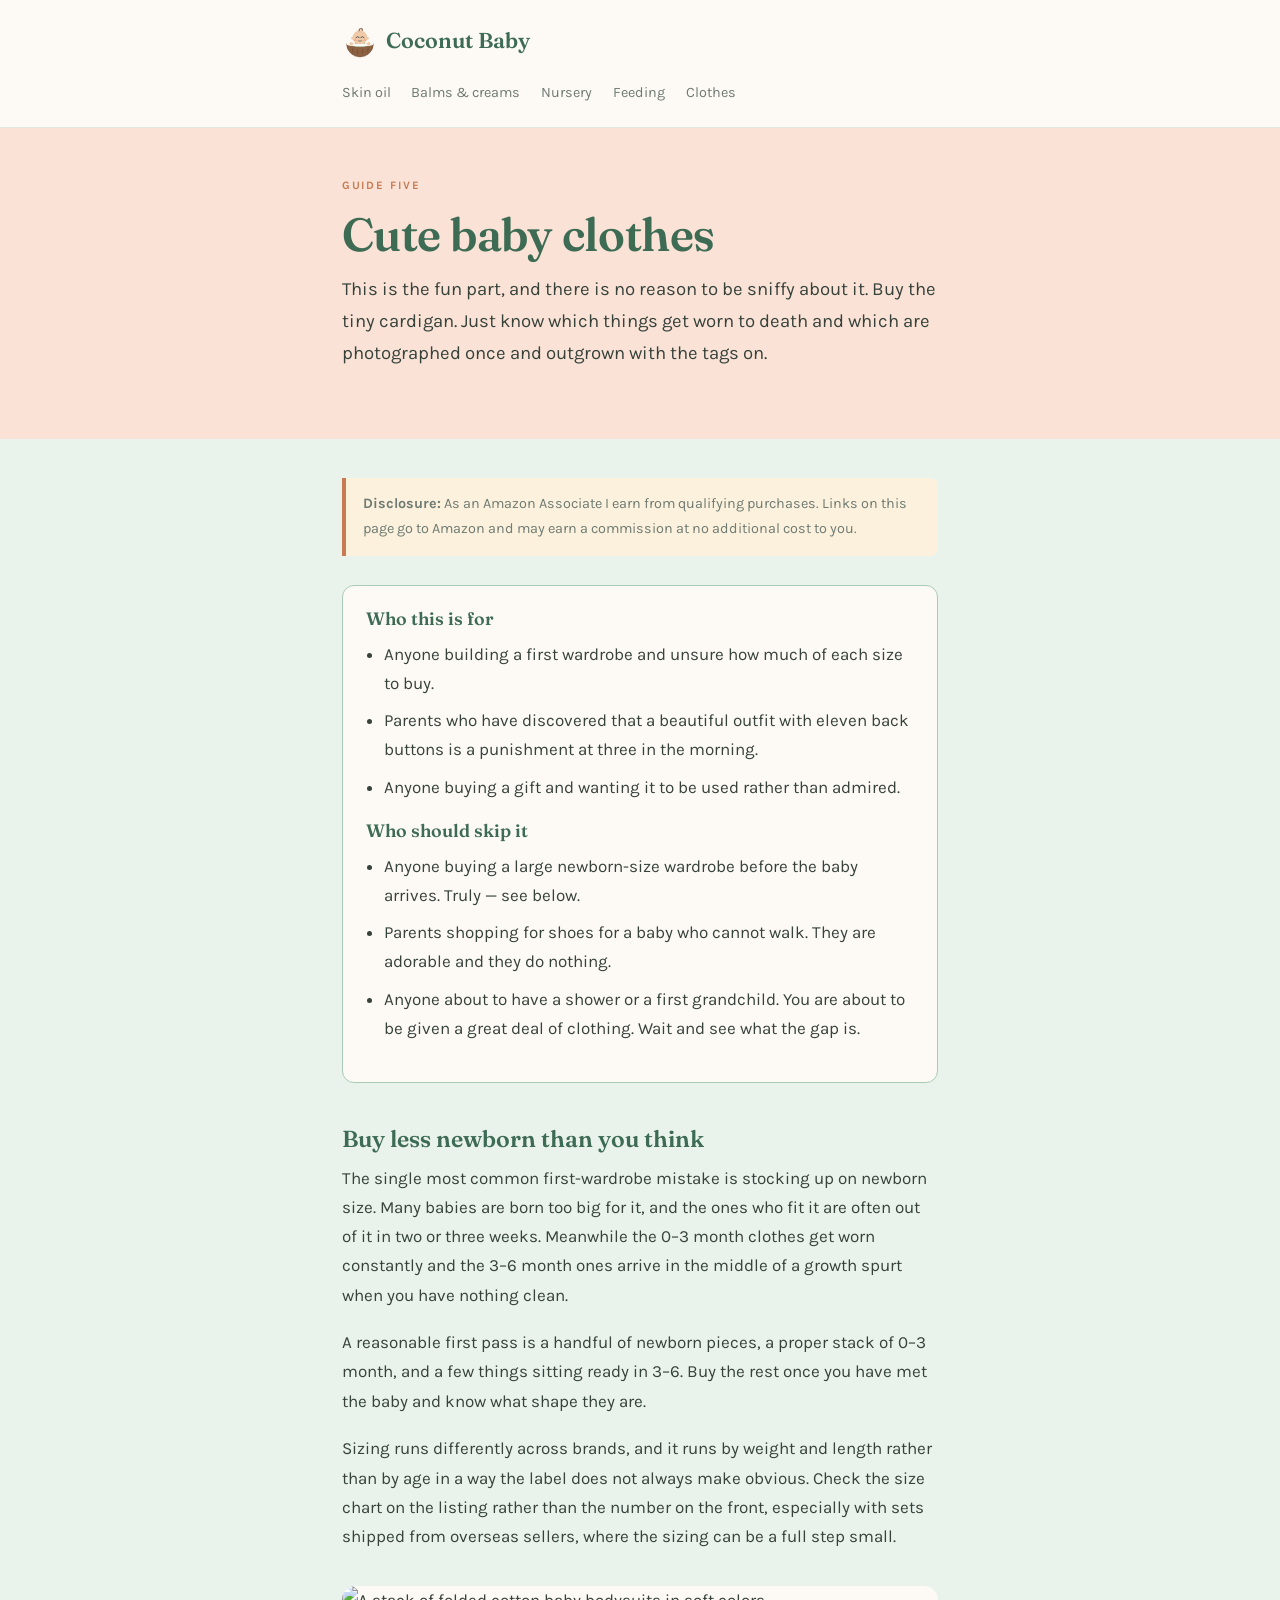
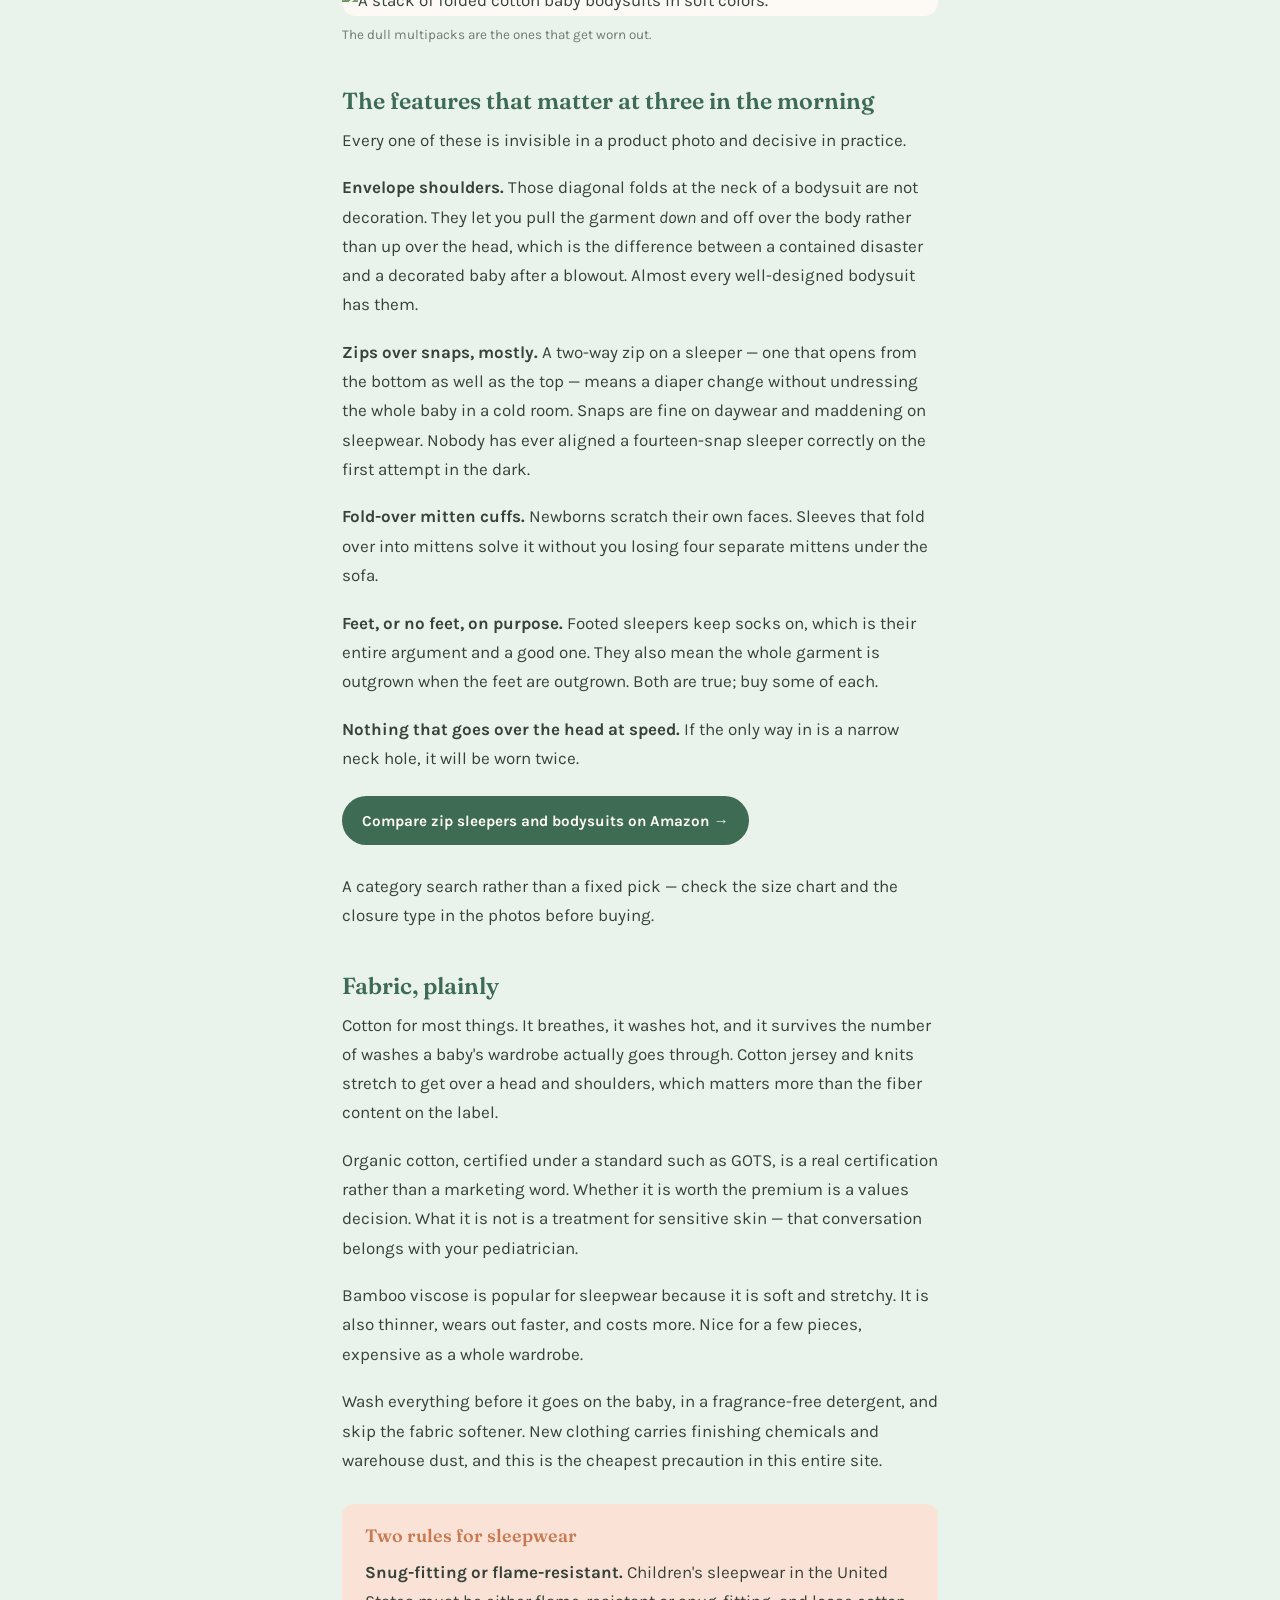
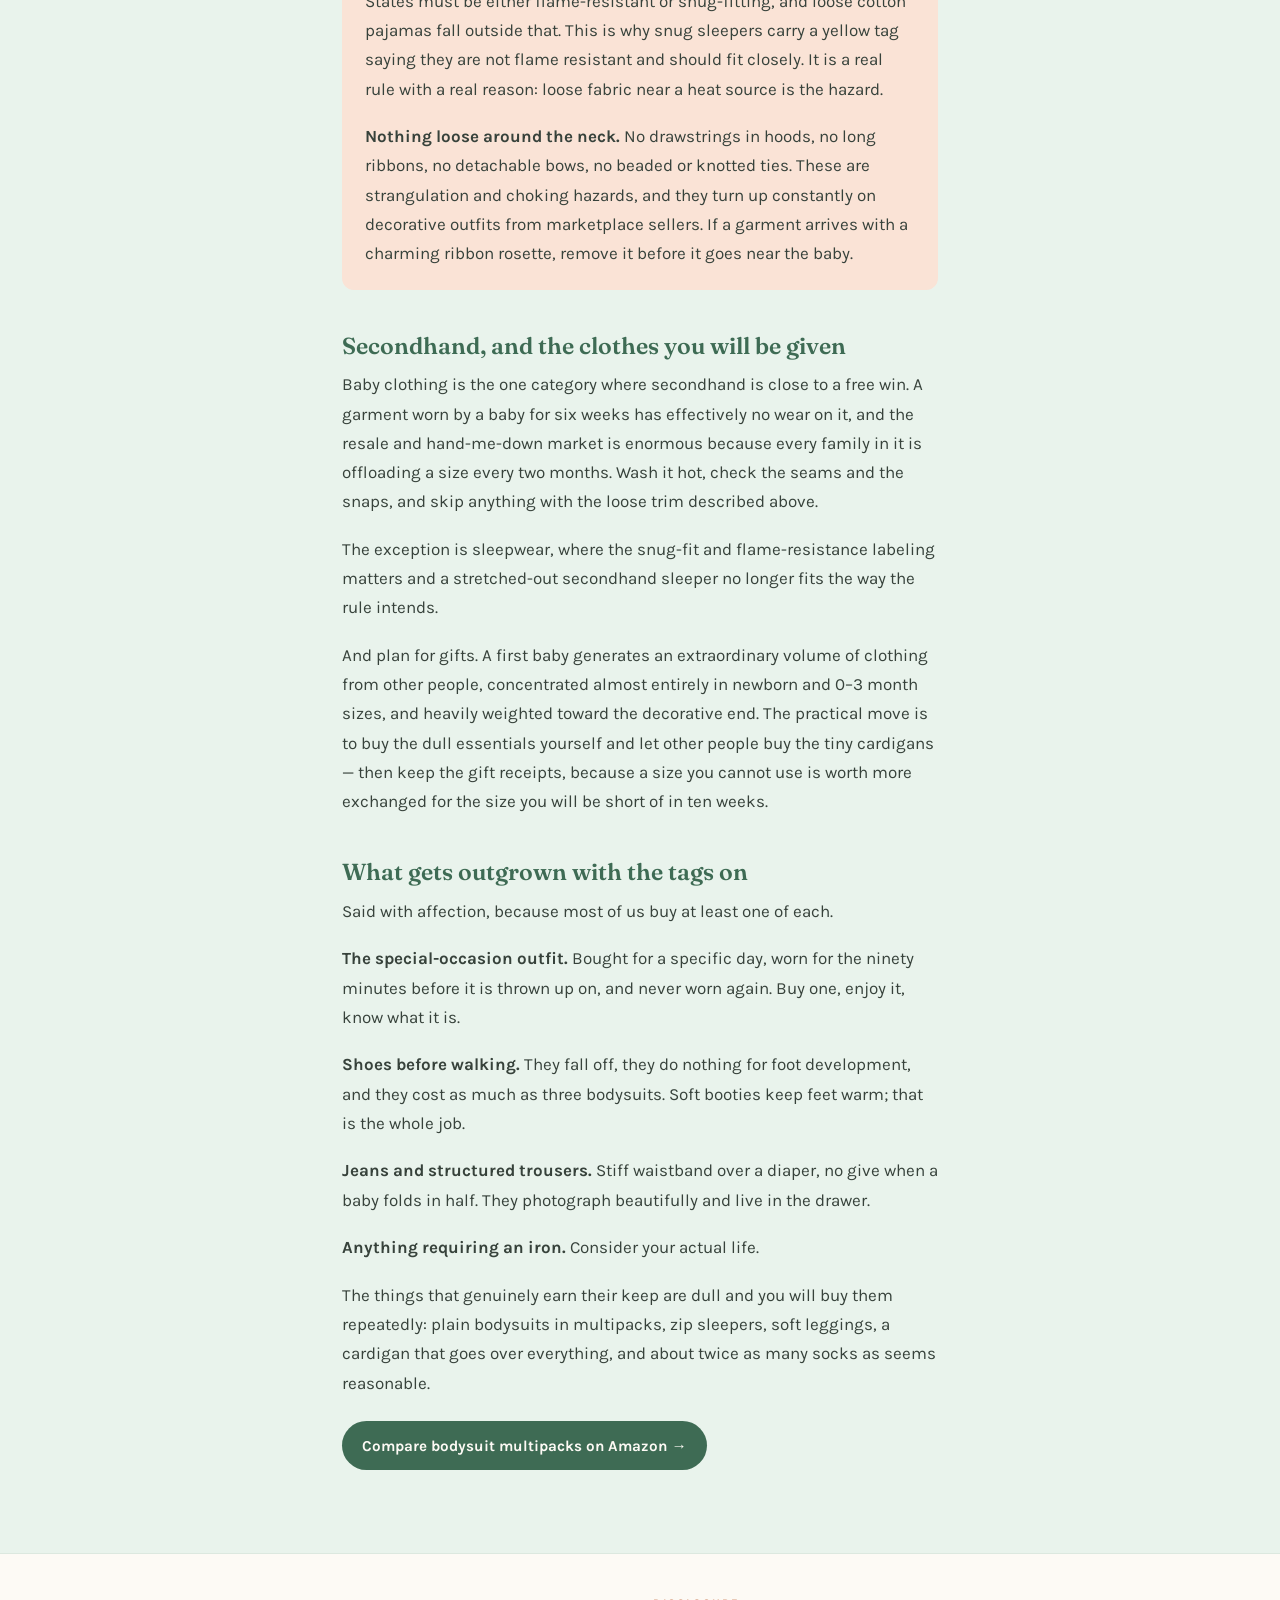
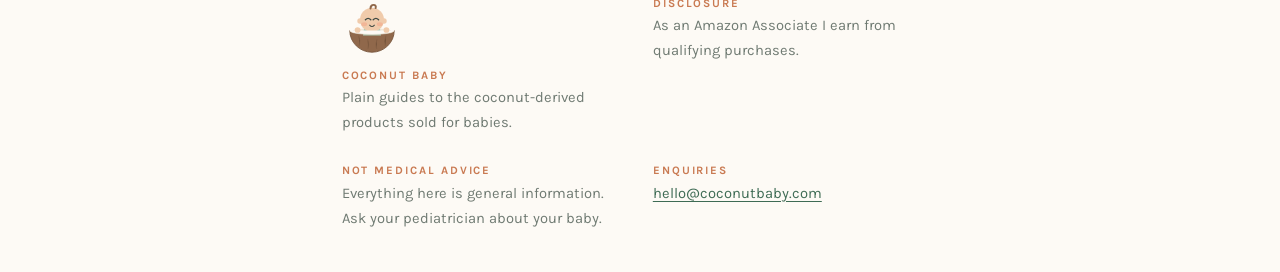
==== baby-clothes.html @ 18cd41f3 "Add files via upload" ====
<!DOCTYPE html>
<html lang="en">
<head>
<meta charset="utf-8">
<meta name="viewport" content="width=device-width, initial-scale=1">
<title>Cute baby clothes — what to buy, and what gets outgrown unworn | Coconut Baby</title>
<meta name="description" content="Buying baby clothes is the fun part. Here is what actually gets worn, the features that matter at three in the morning, and the two sleepwear safety rules worth knowing.">
<link rel="icon" href="favicon.svg" type="image/svg+xml">
<link rel="preconnect" href="https://fonts.googleapis.com">
<link rel="preconnect" href="https://fonts.gstatic.com" crossorigin>
<link href="https://fonts.googleapis.com/css2?family=Fraunces:opsz,wght@9..144,400;9..144,600;9..144,700&family=Karla:wght@400;500;700&display=swap" rel="stylesheet">
<link rel="stylesheet" href="style.css">
</head>
<body>

<header class="masthead">
  <div class="wrap">
    <a href="index.html"><img src="mascot.svg" alt="" class="mascot-mark" width="36" height="36">Coconut Baby</a>
    <nav>
      <a href="coconut-oil-baby-skin.html">Skin oil</a>
      <a href="balms-and-lotions.html">Balms &amp; creams</a>
      <a href="coir-nursery.html">Nursery</a>
      <a href="feeding-and-weaning.html">Feeding</a>
      <a href="baby-clothes.html">Clothes</a>
    </nav>
  </div>
</header>

<div class="hero">
  <div class="wrap">
    <p class="eyebrow">Guide five</p>
    <h1>Cute baby clothes</h1>
    <p class="lede">This is the fun part, and there is no reason to be sniffy about it. Buy the tiny cardigan. Just know which things get worn to death and which are photographed once and outgrown with the tags on.</p>
  </div>
</div>

<section class="tight">
  <div class="wrap">

    <p class="disclosure"><strong>Disclosure:</strong> As an Amazon Associate I earn from qualifying purchases. Links on this page go to Amazon and may earn a commission at no additional cost to you.</p>

    <div class="verdict">
      <h3>Who this is for</h3>
      <ul>
        <li>Anyone building a first wardrobe and unsure how much of each size to buy.</li>
        <li>Parents who have discovered that a beautiful outfit with eleven back buttons is a punishment at three in the morning.</li>
        <li>Anyone buying a gift and wanting it to be used rather than admired.</li>
      </ul>
      <h3>Who should skip it</h3>
      <ul>
        <li>Anyone buying a large newborn-size wardrobe before the baby arrives. Truly — see below.</li>
        <li>Parents shopping for shoes for a baby who cannot walk. They are adorable and they do nothing.</li>
        <li>Anyone about to have a shower or a first grandchild. You are about to be given a great deal of clothing. Wait and see what the gap is.</li>
      </ul>
    </div>

    <h2>Buy less newborn than you think</h2>

    <p>The single most common first-wardrobe mistake is stocking up on newborn size. Many babies are born too big for it, and the ones who fit it are often out of it in two or three weeks. Meanwhile the 0–3 month clothes get worn constantly and the 3–6 month ones arrive in the middle of a growth spurt when you have nothing clean.</p>

    <p>A reasonable first pass is a handful of newborn pieces, a proper stack of 0–3 month, and a few things sitting ready in 3–6. Buy the rest once you have met the baby and know what shape they are.</p>

    <p>Sizing runs differently across brands, and it runs by weight and length rather than by age in a way the label does not always make obvious. Check the size chart on the listing rather than the number on the front, especially with sets shipped from overseas sellers, where the sizing can be a full step small.</p>

    <figure class="shot">
      <img src="folded-bodysuits.jpg" alt="A stack of folded cotton baby bodysuits in soft colors." loading="lazy">
      <figcaption>The dull multipacks are the ones that get worn out.</figcaption>
    </figure>

<h2>The features that matter at three in the morning</h2>

    <p>Every one of these is invisible in a product photo and decisive in practice.</p>

    <p><strong>Envelope shoulders.</strong> Those diagonal folds at the neck of a bodysuit are not decoration. They let you pull the garment <em>down</em> and off over the body rather than up over the head, which is the difference between a contained disaster and a decorated baby after a blowout. Almost every well-designed bodysuit has them.</p>

    <p><strong>Zips over snaps, mostly.</strong> A two-way zip on a sleeper — one that opens from the bottom as well as the top — means a diaper change without undressing the whole baby in a cold room. Snaps are fine on daywear and maddening on sleepwear. Nobody has ever aligned a fourteen-snap sleeper correctly on the first attempt in the dark.</p>

    <p><strong>Fold-over mitten cuffs.</strong> Newborns scratch their own faces. Sleeves that fold over into mittens solve it without you losing four separate mittens under the sofa.</p>

    <p><strong>Feet, or no feet, on purpose.</strong> Footed sleepers keep socks on, which is their entire argument and a good one. They also mean the whole garment is outgrown when the feet are outgrown. Both are true; buy some of each.</p>

    <p><strong>Nothing that goes over the head at speed.</strong> If the only way in is a narrow neck hole, it will be worn twice.</p>

    <p><a class="shop" href="https://www.amazon.com/s?k=baby+zip+sleeper+organic+cotton&amp;tag=peteragro-20" rel="noopener nofollow">Compare zip sleepers and bodysuits on Amazon</a></p>
    <p class="shop-note">A category search rather than a fixed pick — check the size chart and the closure type in the photos before buying.</p>

    <h2>Fabric, plainly</h2>

    <p>Cotton for most things. It breathes, it washes hot, and it survives the number of washes a baby's wardrobe actually goes through. Cotton jersey and knits stretch to get over a head and shoulders, which matters more than the fiber content on the label.</p>

    <p>Organic cotton, certified under a standard such as GOTS, is a real certification rather than a marketing word. Whether it is worth the premium is a values decision. What it is not is a treatment for sensitive skin — that conversation belongs with your pediatrician.</p>

    <p>Bamboo viscose is popular for sleepwear because it is soft and stretchy. It is also thinner, wears out faster, and costs more. Nice for a few pieces, expensive as a whole wardrobe.</p>

    <p>Wash everything before it goes on the baby, in a fragrance-free detergent, and skip the fabric softener. New clothing carries finishing chemicals and warehouse dust, and this is the cheapest precaution in this entire site.</p>

    <div class="safety">
      <h3>Two rules for sleepwear</h3>
      <p><strong>Snug-fitting or flame-resistant.</strong> Children's sleepwear in the United States must be either flame-resistant or snug-fitting, and loose cotton pajamas fall outside that. This is why snug sleepers carry a yellow tag saying they are not flame resistant and should fit closely. It is a real rule with a real reason: loose fabric near a heat source is the hazard.</p>
      <p><strong>Nothing loose around the neck.</strong> No drawstrings in hoods, no long ribbons, no detachable bows, no beaded or knotted ties. These are strangulation and choking hazards, and they turn up constantly on decorative outfits from marketplace sellers. If a garment arrives with a charming ribbon rosette, remove it before it goes near the baby.</p>
    </div>

    <h2>Secondhand, and the clothes you will be given</h2>

    <p>Baby clothing is the one category where secondhand is close to a free win. A garment worn by a baby for six weeks has effectively no wear on it, and the resale and hand-me-down market is enormous because every family in it is offloading a size every two months. Wash it hot, check the seams and the snaps, and skip anything with the loose trim described above.</p>

    <p>The exception is sleepwear, where the snug-fit and flame-resistance labeling matters and a stretched-out secondhand sleeper no longer fits the way the rule intends.</p>

    <p>And plan for gifts. A first baby generates an extraordinary volume of clothing from other people, concentrated almost entirely in newborn and 0–3 month sizes, and heavily weighted toward the decorative end. The practical move is to buy the dull essentials yourself and let other people buy the tiny cardigans — then keep the gift receipts, because a size you cannot use is worth more exchanged for the size you will be short of in ten weeks.</p>

    <h2>What gets outgrown with the tags on</h2>

    <p>Said with affection, because most of us buy at least one of each.</p>

    <p><strong>The special-occasion outfit.</strong> Bought for a specific day, worn for the ninety minutes before it is thrown up on, and never worn again. Buy one, enjoy it, know what it is.</p>

    <p><strong>Shoes before walking.</strong> They fall off, they do nothing for foot development, and they cost as much as three bodysuits. Soft booties keep feet warm; that is the whole job.</p>

    <p><strong>Jeans and structured trousers.</strong> Stiff waistband over a diaper, no give when a baby folds in half. They photograph beautifully and live in the drawer.</p>

    <p><strong>Anything requiring an iron.</strong> Consider your actual life.</p>

    <p>The things that genuinely earn their keep are dull and you will buy them repeatedly: plain bodysuits in multipacks, zip sleepers, soft leggings, a cardigan that goes over everything, and about twice as many socks as seems reasonable.</p>

    <p><a class="shop" href="https://www.amazon.com/s?k=baby+bodysuit+multipack+cotton&amp;tag=peteragro-20" rel="noopener nofollow">Compare bodysuit multipacks on Amazon</a></p>

  </div>
</section>

<footer class="colophon">
  <div class="wrap colophon-grid">
    <div>
      <img src="mascot.svg" alt="" class="mascot-foot" width="60" height="60">
      <p class="eyebrow eyebrow-light">Coconut Baby</p>
      <p>Plain guides to the coconut-derived products sold for babies.</p>
    </div>
    <div>
      <p class="eyebrow eyebrow-light">Disclosure</p>
      <p>As an Amazon Associate I earn from qualifying purchases.</p>
    </div>
    <div>
      <p class="eyebrow eyebrow-light">Not medical advice</p>
      <p>Everything here is general information. Ask your pediatrician about your baby.</p>
    </div>
    <div>
      <p class="eyebrow eyebrow-light">Enquiries</p>
      <p><a href="mailto:hello@coconutbaby.com">hello@coconutbaby.com</a></p>
    </div>
  </div>
</footer>

</body>
</html>
---- style.css ----
/* ============================================================
   coconutbaby.com
   Soft pastel palette. Every colour is set here at the top —
   change a hex value once and it changes across the whole site.
   ============================================================ */

:root {
  --mint:    #E9F3EC;  /* pale coconut water — page background */
  --cream:   #FDFAF5;  /* coconut flesh — cards, panels */
  --blush:   #FAE3D6;  /* soft apricot — hero, highlight panels */
  --butter:  #FBF1DC;  /* pale butter — verdict boxes */
  --sage:    #A9CBB5;  /* soft green — rules, markers */
  --frond:   #3E6B54;  /* deep leaf green — headings, links */
  --coral:   #C97A52;  /* warm accent — hover, emphasis */
  --ink:     #37423B;  /* body text */
  --ink-soft:#6F7A72;  /* captions, small print */
  --rule:    #DCE8DF;

  --display: "Fraunces", Georgia, "Times New Roman", serif;
  --body: "Karla", -apple-system, BlinkMacSystemFont, "Segoe UI", sans-serif;

  --measure: 40rem;
}

* { box-sizing: border-box; }
html { -webkit-text-size-adjust: 100%; }

body {
  margin: 0;
  background: var(--mint);
  color: var(--ink);
  font-family: var(--body);
  font-size: 1.0625rem;
  line-height: 1.72;
}

.wrap {
  width: 100%;
  max-width: var(--measure);
  margin: 0 auto;
  padding: 0 1.35rem;
}

/* ---------- Type ---------- */

h1, h2, h3 {
  font-family: var(--display);
  font-weight: 600;
  color: var(--frond);
  line-height: 1.22;
  margin: 0 0 0.65rem;
}
h1 { font-size: 2.05rem; letter-spacing: -0.01em; }
h2 { font-size: 1.45rem; margin-top: 2.6rem; }
h3 { font-size: 1.12rem; margin-top: 1.8rem; }
p  { margin: 0 0 1.15rem; }

.eyebrow {
  font-family: var(--body);
  font-size: 0.71rem;
  font-weight: 700;
  letter-spacing: 0.17em;
  text-transform: uppercase;
  color: var(--coral);
  margin: 0 0 0.7rem;
}
.eyebrow-light { color: var(--coral); }

.lede { font-size: 1.16rem; color: var(--ink); }

a { color: var(--frond); text-decoration: underline; text-underline-offset: 3px; }
a:hover { color: var(--coral); }
a:focus-visible {
  outline: 3px solid var(--coral);
  outline-offset: 2px;
  border-radius: 3px;
}

strong { font-weight: 700; }

/* ---------- Masthead ---------- */

.masthead {
  background: var(--cream);
  border-bottom: 1px solid var(--rule);
  padding: 1.35rem 0;
}
.masthead > .wrap > a {
  font-family: var(--display);
  font-size: 1.35rem;
  font-weight: 600;
  color: var(--frond);
  text-decoration: none;
}
.masthead nav {
  margin-top: 0.85rem;
  display: flex;
  flex-wrap: wrap;
  gap: 0.35rem 1.3rem;
  font-size: 0.9rem;
}
.masthead nav a { text-decoration: none; color: var(--ink-soft); }
.masthead nav a:hover { color: var(--coral); }

/* ---------- Hero ---------- */

.hero {
  background: var(--blush);
  padding: 3rem 0 3.2rem;
}
.hero h1 { font-size: 2.3rem; }
.hero .lede { color: var(--ink); }

/* ---------- Sections ---------- */

section.tight { padding: 2.4rem 0 0.5rem; }

/* ---------- Coir rule (signature divider) ---------- */

.coir-rule {
  border: 0;
  height: 6px;
  margin: 2.6rem 0 0;
  background-image: radial-gradient(circle, var(--sage) 1.6px, transparent 1.8px);
  background-size: 12px 6px;
  background-repeat: repeat-x;
  background-position: center;
}

/* ---------- Disclosure ---------- */

.disclosure {
  background: var(--butter);
  border-left: 4px solid var(--coral);
  padding: 0.9rem 1.1rem;
  font-size: 0.9rem;
  color: var(--ink-soft);
  border-radius: 0 8px 8px 0;
  margin: 0 0 1.8rem;
}

/* ---------- Shelf (guide index) ---------- */

.shelf { list-style: none; padding: 0; margin: 1.4rem 0 0; }
.shelf li {
  background: var(--cream);
  border: 1px solid var(--rule);
  border-radius: 12px;
  padding: 1.25rem 1.35rem;
  margin-bottom: 1rem;
}
.shelf h3 { margin: 0 0 0.35rem; }
.shelf h3 a { text-decoration: none; }
.shelf h3 a:hover { text-decoration: underline; }
.shelf p:last-child { margin: 0; font-size: 0.97rem; color: var(--ink-soft); }
.shelf .eyebrow { margin-bottom: 0.4rem; }

/* ---------- Verdict panel (who it is for / who should skip) ---------- */

.verdict {
  background: var(--cream);
  border: 1px solid var(--sage);
  border-radius: 12px;
  padding: 1.35rem 1.45rem;
  margin: 1.8rem 0;
}
.verdict h3 { margin-top: 0; }
.verdict p:last-child { margin-bottom: 0; }
.verdict ul { margin: 0 0 1.1rem; padding-left: 1.15rem; }
.verdict li { margin-bottom: 0.5rem; }

/* ---------- Safety panel ---------- */

.safety {
  background: var(--blush);
  border-radius: 12px;
  padding: 1.35rem 1.45rem;
  margin: 1.8rem 0;
}
.safety h3 { margin-top: 0; color: var(--coral); }
.safety p:last-child { margin-bottom: 0; }

/* ---------- Shop link ---------- */

.shop {
  display: inline-block;
  background: var(--frond);
  color: var(--cream);
  font-weight: 700;
  font-size: 0.95rem;
  padding: 0.72rem 1.3rem;
  border-radius: 999px;
  text-decoration: none;
  margin: 0.3rem 0 0.5rem;
}
.shop:hover { background: var(--coral); color: var(--cream); }
.shop::after { content: " \2192"; }

/* ---------- Footer ---------- */

.colophon {
  background: var(--cream);
  border-top: 1px solid var(--rule);
  color: var(--ink-soft);
  padding: 2.5rem 0;
  margin-top: 3rem;
  font-size: 0.92rem;
}
.colophon p { margin: 0; }
.colophon-grid { display: grid; gap: 1.6rem; }

@media (min-width: 40rem) {
  .colophon-grid { grid-template-columns: 1fr 1fr; }
  h1 { font-size: 2.4rem; }
  .hero h1 { font-size: 2.9rem; }
}

@media (prefers-reduced-motion: reduce) {
  * { animation: none !important; transition: none !important; }
}

/* ---------- Mascot ---------- */

.masthead > .wrap > a {
  display: inline-flex;
  align-items: center;
  gap: 0.55rem;
}
.mascot-mark { display: block; }

.mascot-foot {
  display: block;
  margin-bottom: 0.75rem;
  opacity: 0.95;
}

/* ---------- Photography slots ----------
   Drop a JPEG into the folder, uncomment the <figure> in the page,
   and it styles itself. Images should be 1200px wide, under 200KB.
   ------------------------------------------------------------- */

figure.shot { margin: 2.2rem 0; }
figure.shot img {
  display: block;
  width: 100%;
  height: auto;
  border-radius: 14px;
  background: var(--cream);
}
figure.shot figcaption {
  font-size: 0.84rem;
  color: var(--ink-soft);
  margin-top: 0.6rem;
  line-height: 1.5;
}
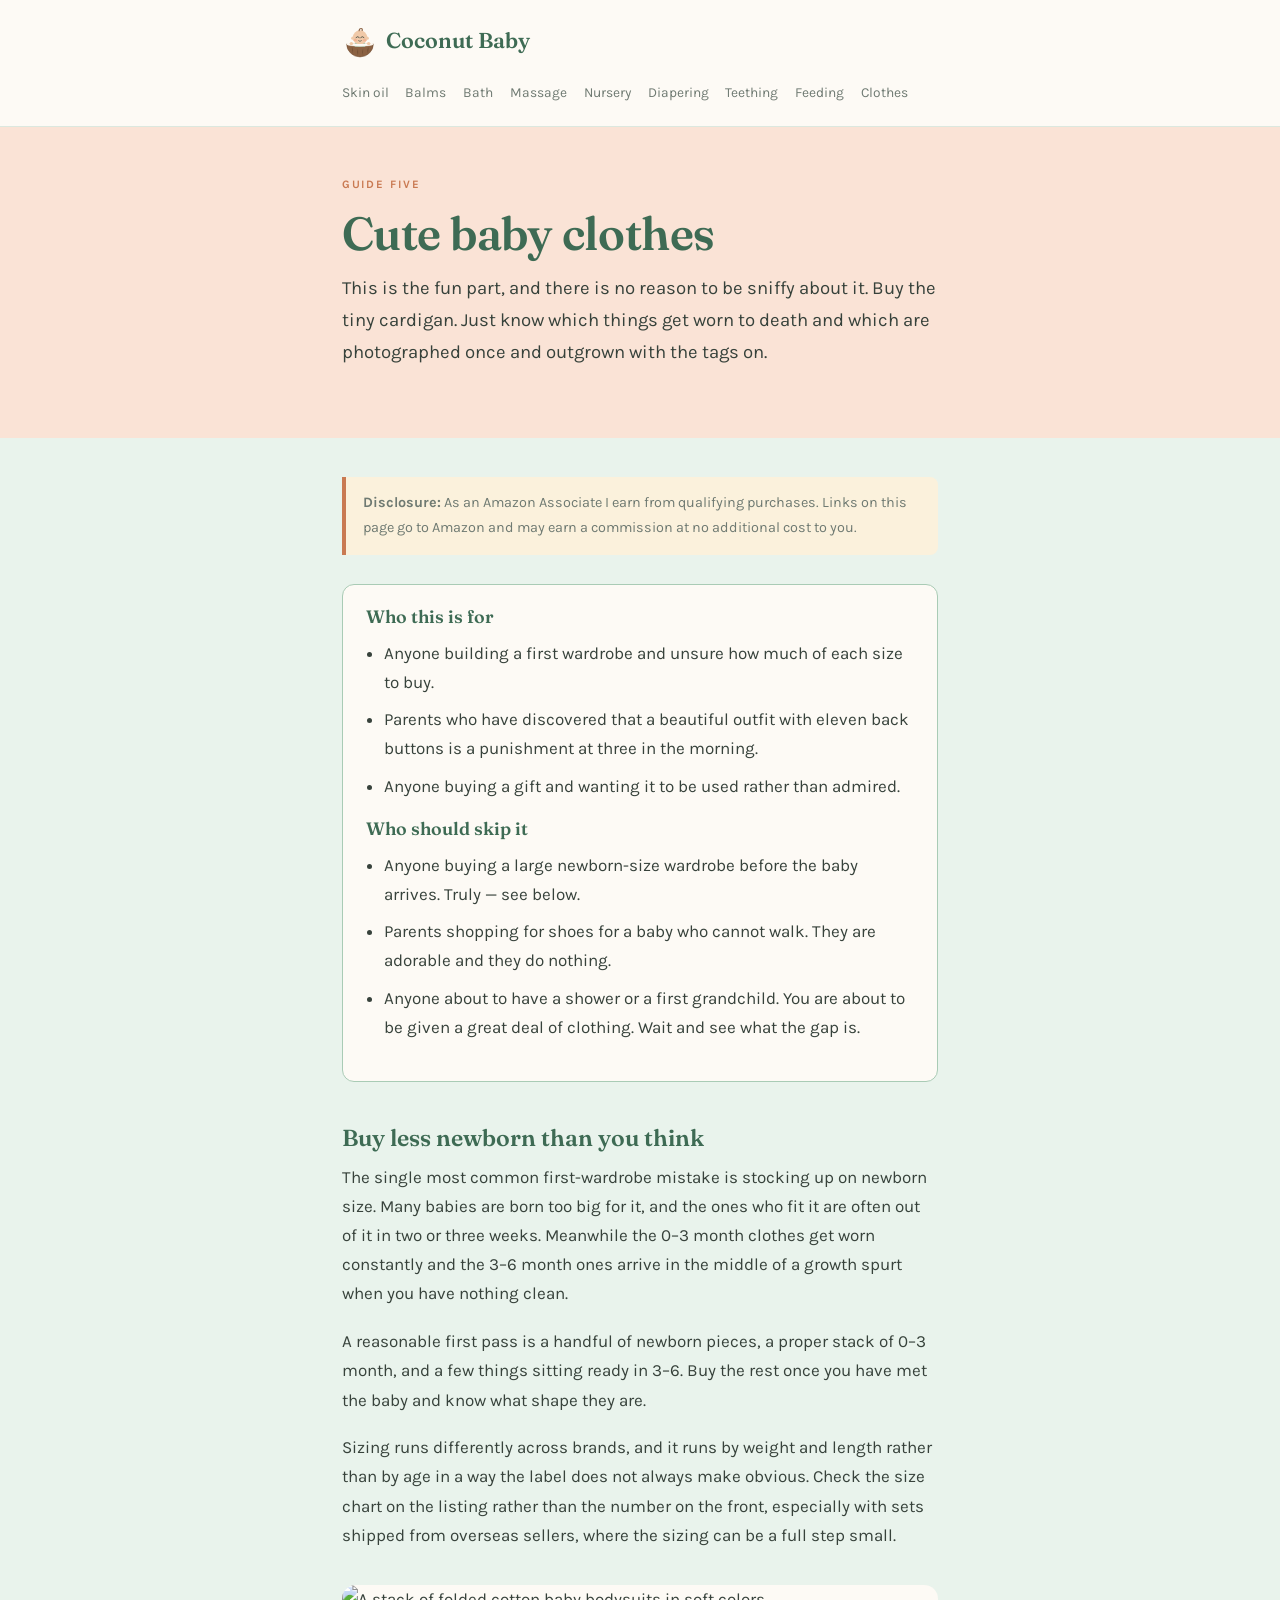
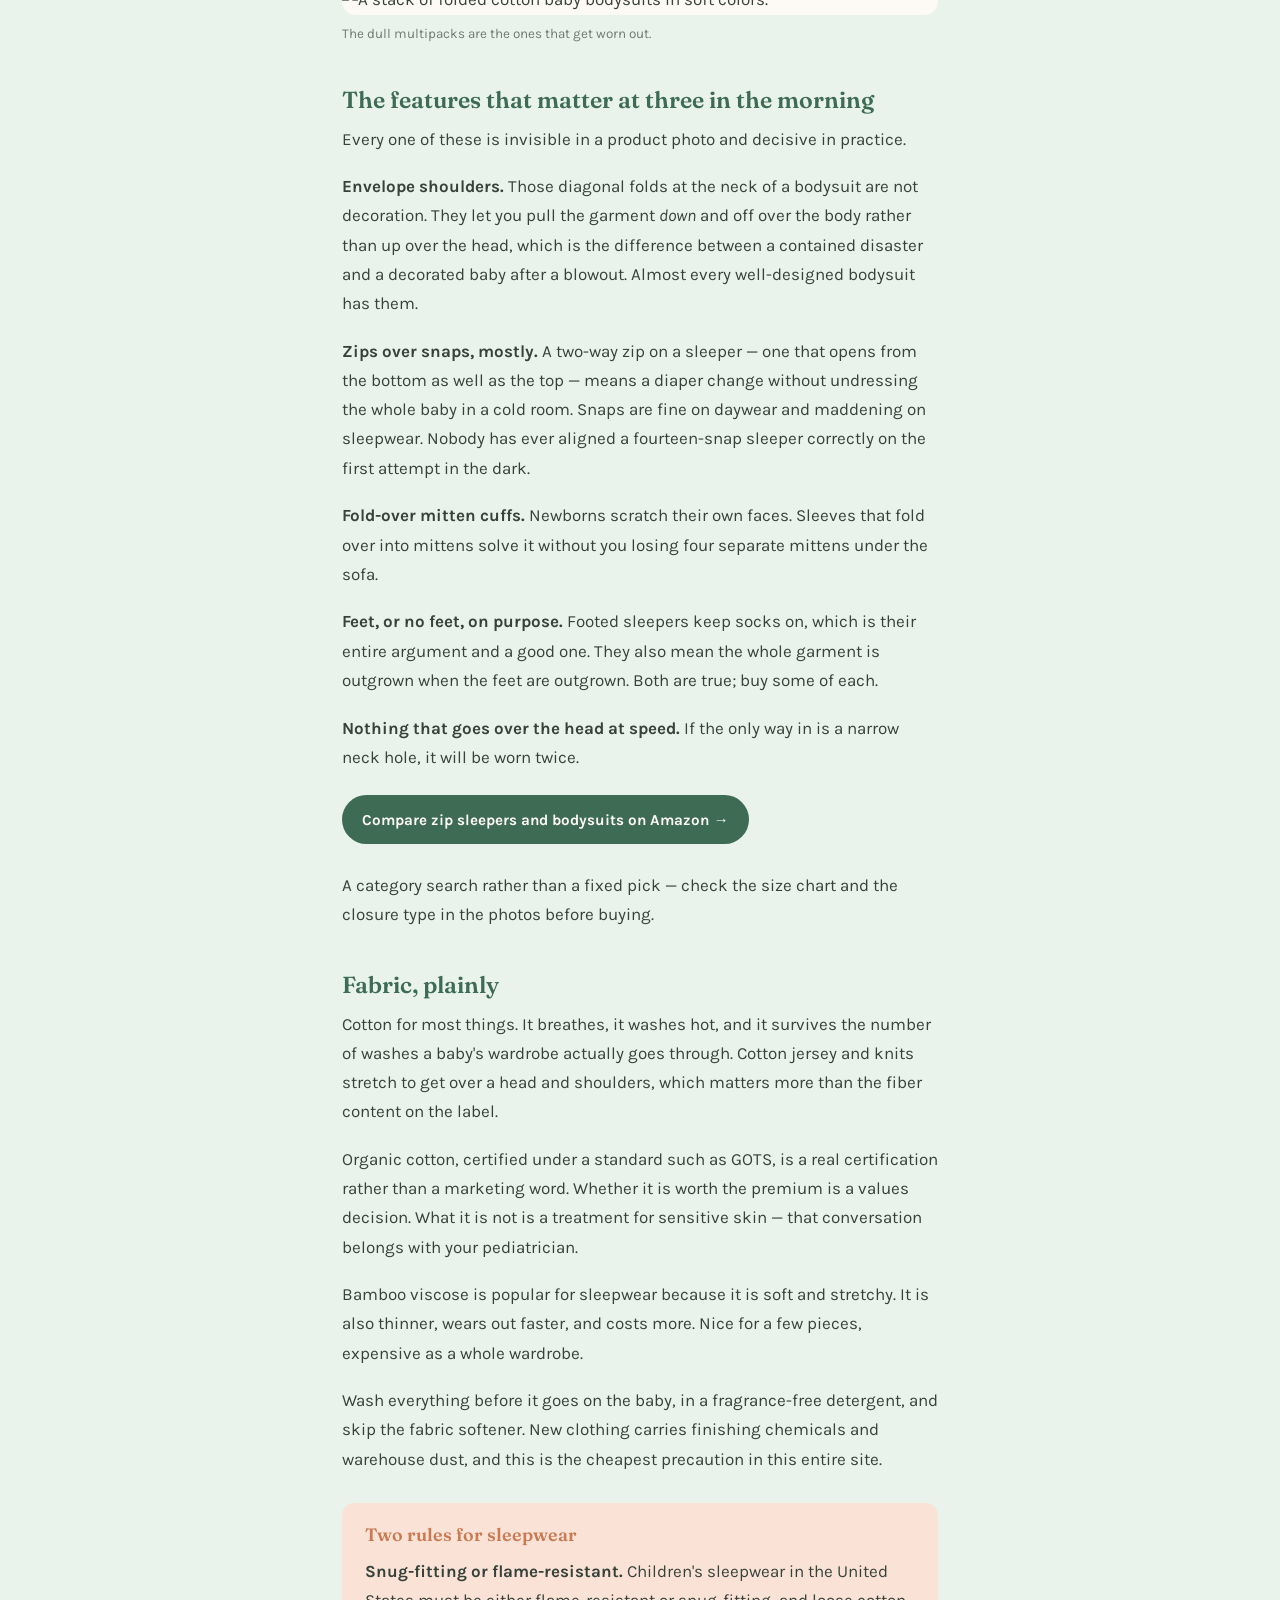
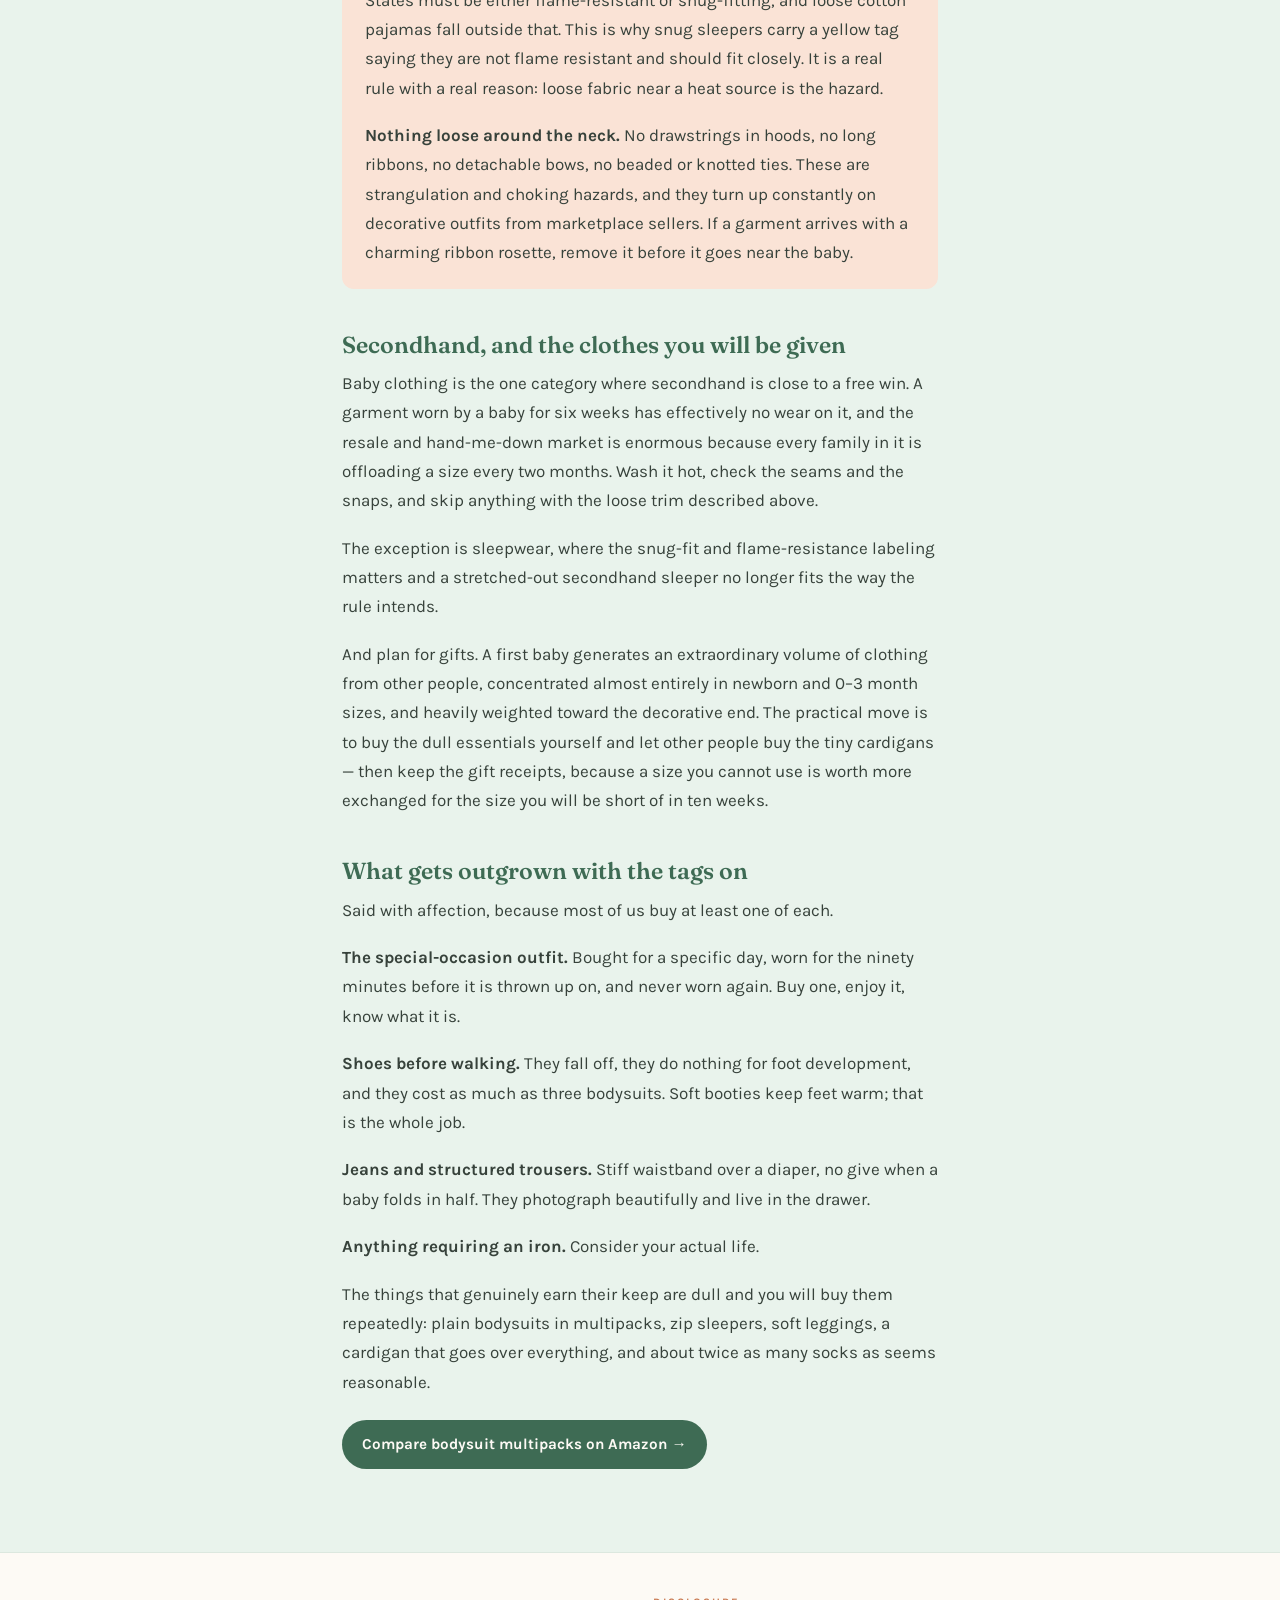
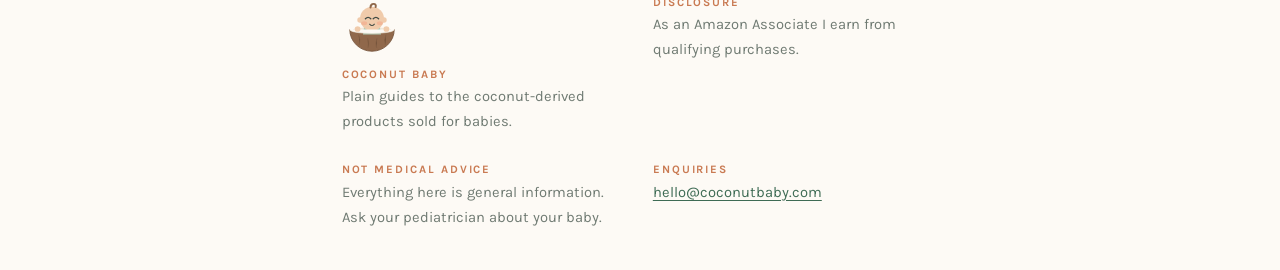
==== commit f672e9d0: "Add files via upload" ====
--- a/baby-clothes.html
+++ b/baby-clothes.html
@@ -18,8 +18,12 @@
     <a href="index.html"><img src="mascot.svg" alt="" class="mascot-mark" width="36" height="36">Coconut Baby</a>
     <nav>
       <a href="coconut-oil-baby-skin.html">Skin oil</a>
-      <a href="balms-and-lotions.html">Balms &amp; creams</a>
+      <a href="balms-and-lotions.html">Balms</a>
+      <a href="bath-and-washing.html">Bath</a>
+      <a href="baby-massage.html">Massage</a>
       <a href="coir-nursery.html">Nursery</a>
+      <a href="diapering.html">Diapering</a>
+      <a href="teething.html">Teething</a>
       <a href="feeding-and-weaning.html">Feeding</a>
       <a href="baby-clothes.html">Clothes</a>
     </nav>
--- a/style.css
+++ b/style.css
@@ -253,3 +253,110 @@
   margin-top: 0.6rem;
   line-height: 1.5;
 }
+
+/* ---------- Nav wrapping (nine guides) ---------- */
+
+.masthead nav { font-size: 0.86rem; gap: 0.3rem 1.05rem; }
+
+/* ---------- Magazine lead story ---------- */
+
+.lead { background: var(--cream); border-bottom: 1px solid var(--rule); }
+.lead-img {
+  display: block;
+  width: 100%;
+  height: auto;
+  max-height: 26rem;
+  object-fit: cover;
+}
+.lead-body { padding: 2.2rem 1.35rem 2.6rem; }
+.lead-body h1 { font-size: 2.15rem; margin-bottom: 0.9rem; }
+.standfirst {
+  font-size: 1.16rem;
+  color: var(--ink);
+  border-left: 3px solid var(--sage);
+  padding-left: 1rem;
+  margin-bottom: 1.4rem;
+}
+
+.continue {
+  display: inline-block;
+  font-weight: 700;
+  font-size: 0.95rem;
+  text-decoration: none;
+  color: var(--frond);
+  border-bottom: 2px solid var(--coral);
+  padding-bottom: 2px;
+}
+.continue::after { content: " \2192"; }
+.continue:hover { color: var(--coral); }
+
+/* ---------- Three questions ---------- */
+
+ul.asked { list-style: none; padding: 0; margin: 1.2rem 0 0; }
+ul.asked li {
+  border-top: 1px solid var(--rule);
+  padding: 0.95rem 0;
+}
+ul.asked li:last-child { border-bottom: 1px solid var(--rule); }
+ul.asked a {
+  display: block;
+  font-family: var(--display);
+  font-size: 1.08rem;
+  font-weight: 600;
+  text-decoration: none;
+  margin-bottom: 0.2rem;
+}
+ul.asked a:hover { text-decoration: underline; }
+ul.asked span { display: block; font-size: 0.95rem; color: var(--ink-soft); }
+
+.grid-intro { color: var(--ink-soft); }
+
+/* ---------- Article grid ---------- */
+
+.grid { display: grid; gap: 1.5rem; margin-top: 1.8rem; }
+
+.card {
+  display: block;
+  background: var(--cream);
+  border: 1px solid var(--rule);
+  border-radius: 14px;
+  overflow: hidden;
+  text-decoration: none;
+  color: var(--ink);
+  transition: border-color 0.15s ease, transform 0.15s ease;
+}
+.card:hover { border-color: var(--sage); transform: translateY(-2px); }
+.card:focus-visible { outline: 3px solid var(--coral); outline-offset: 3px; }
+
+.card > img {
+  display: block;
+  width: 100%;
+  height: 11rem;
+  object-fit: cover;
+}
+
+.card-tile {
+  display: flex;
+  align-items: center;
+  justify-content: center;
+  height: 11rem;
+}
+.tile-mint   { background: var(--mint); }
+.tile-blush  { background: var(--blush); }
+.tile-butter { background: var(--butter); }
+.tile-sage   { background: #D6E7DB; }
+
+.card-body { padding: 1.15rem 1.3rem 1.35rem; }
+.card-body h3 { margin: 0 0 0.4rem; font-size: 1.12rem; color: var(--frond); }
+.card-body .eyebrow { margin-bottom: 0.4rem; }
+.card-body p { margin: 0; font-size: 0.95rem; color: var(--ink-soft); line-height: 1.6; }
+
+@media (min-width: 44rem) {
+  .grid { grid-template-columns: 1fr 1fr; gap: 1.6rem; }
+  .lead-body h1 { font-size: 2.8rem; }
+  .lead-body { padding: 2.8rem 1.35rem 3rem; }
+}
+
+@media (prefers-reduced-motion: reduce) {
+  .card:hover { transform: none; }
+}
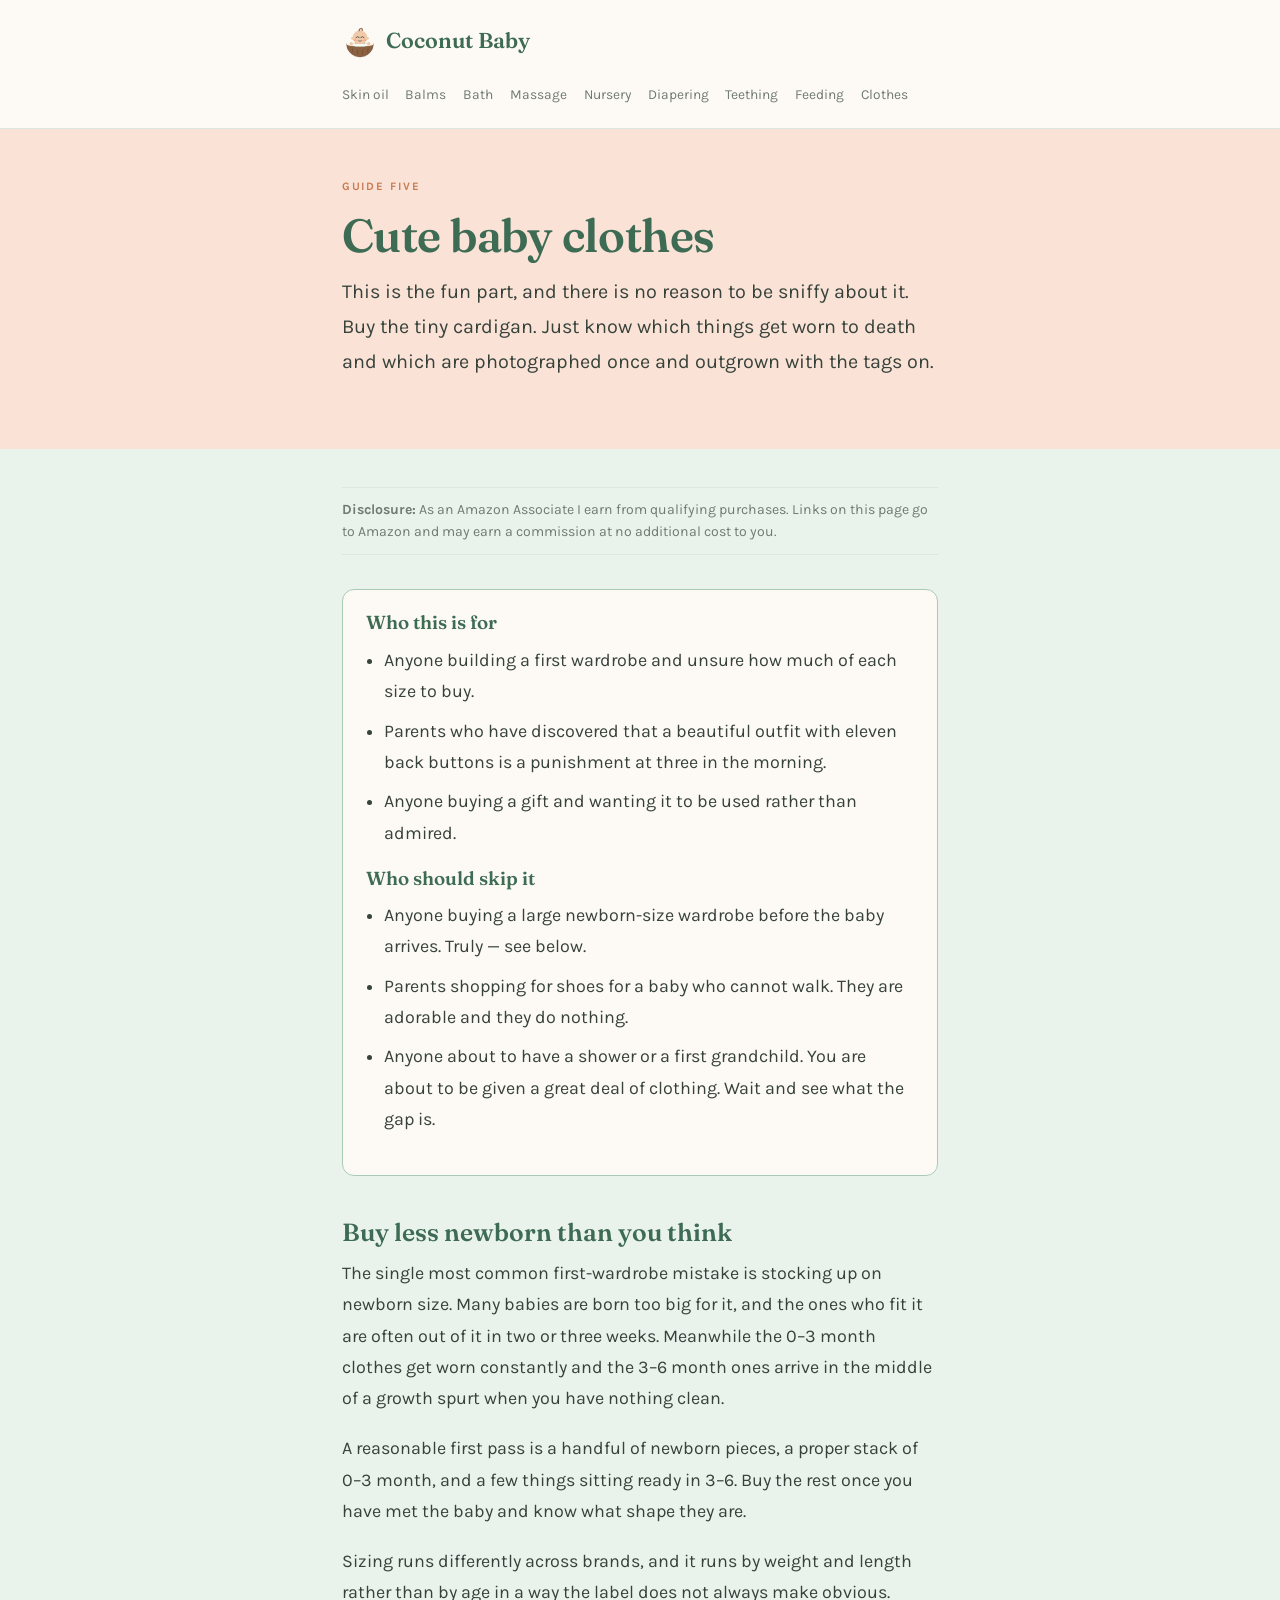
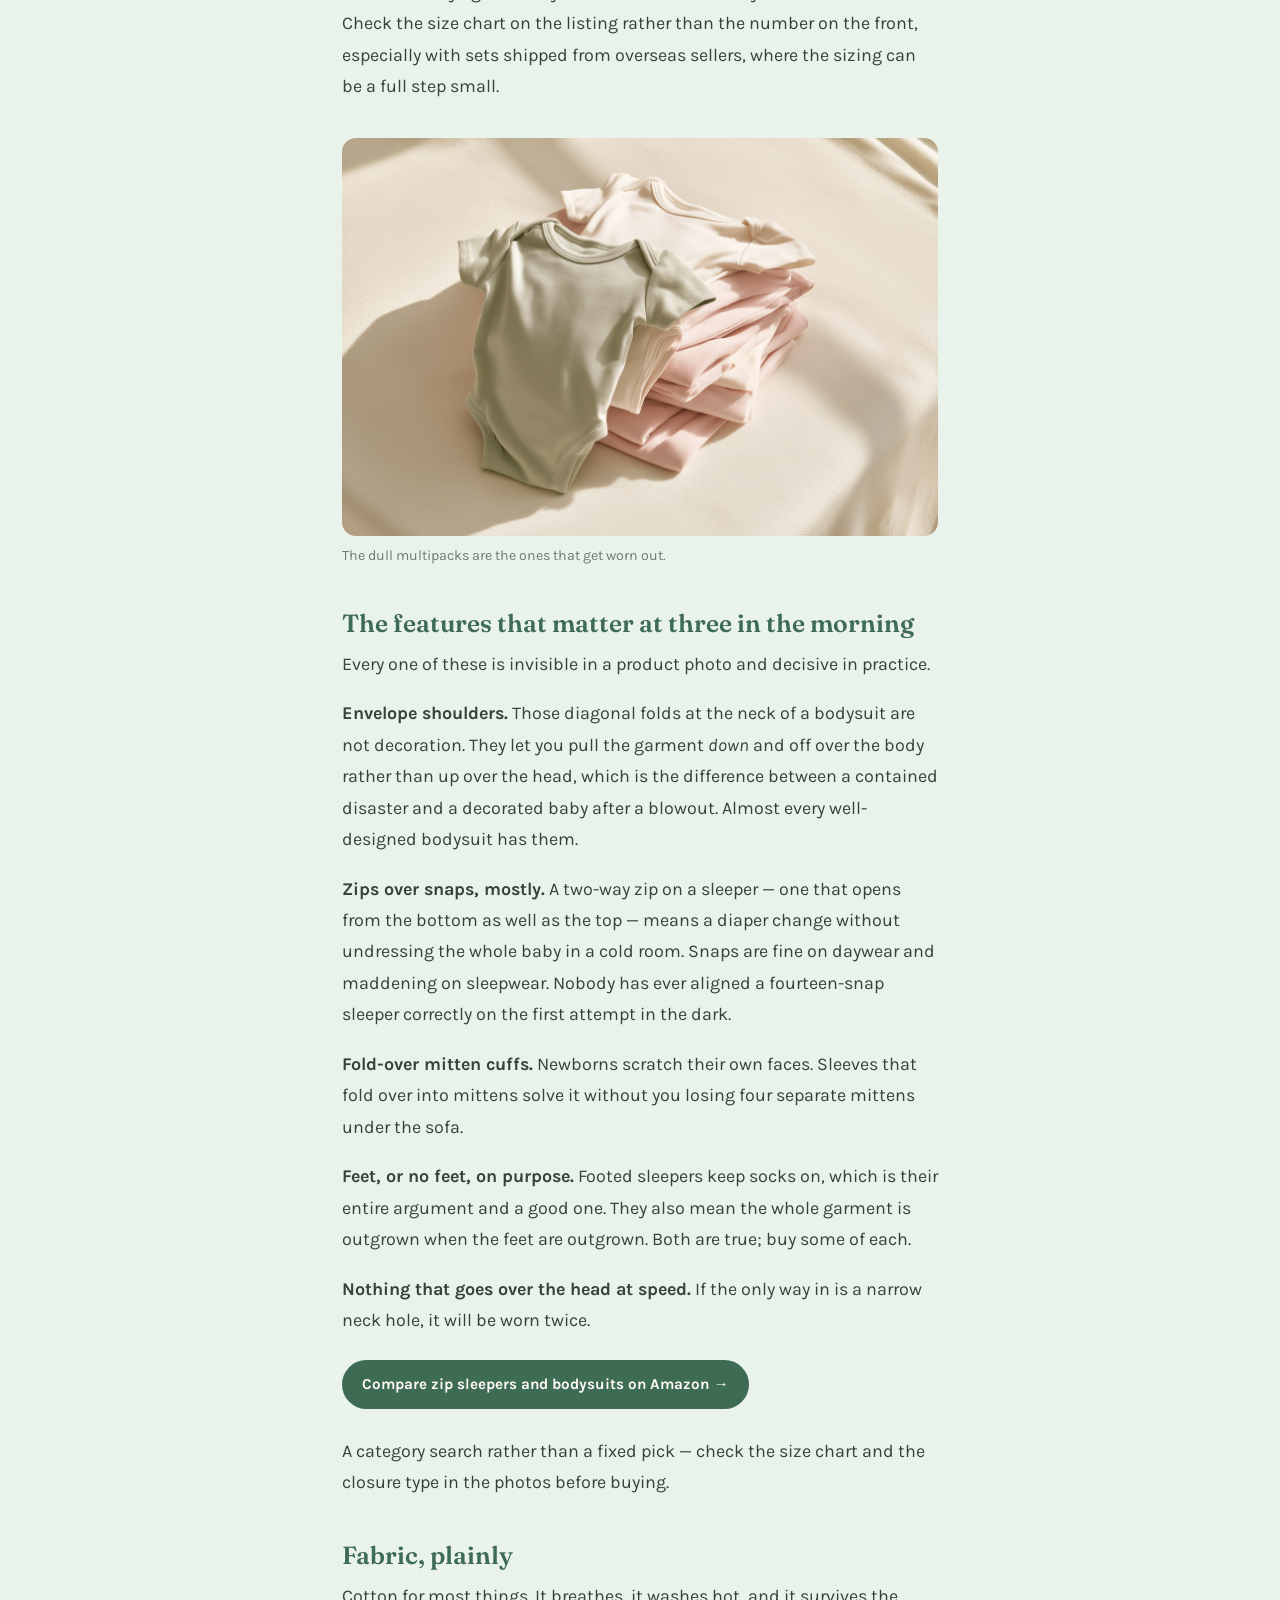
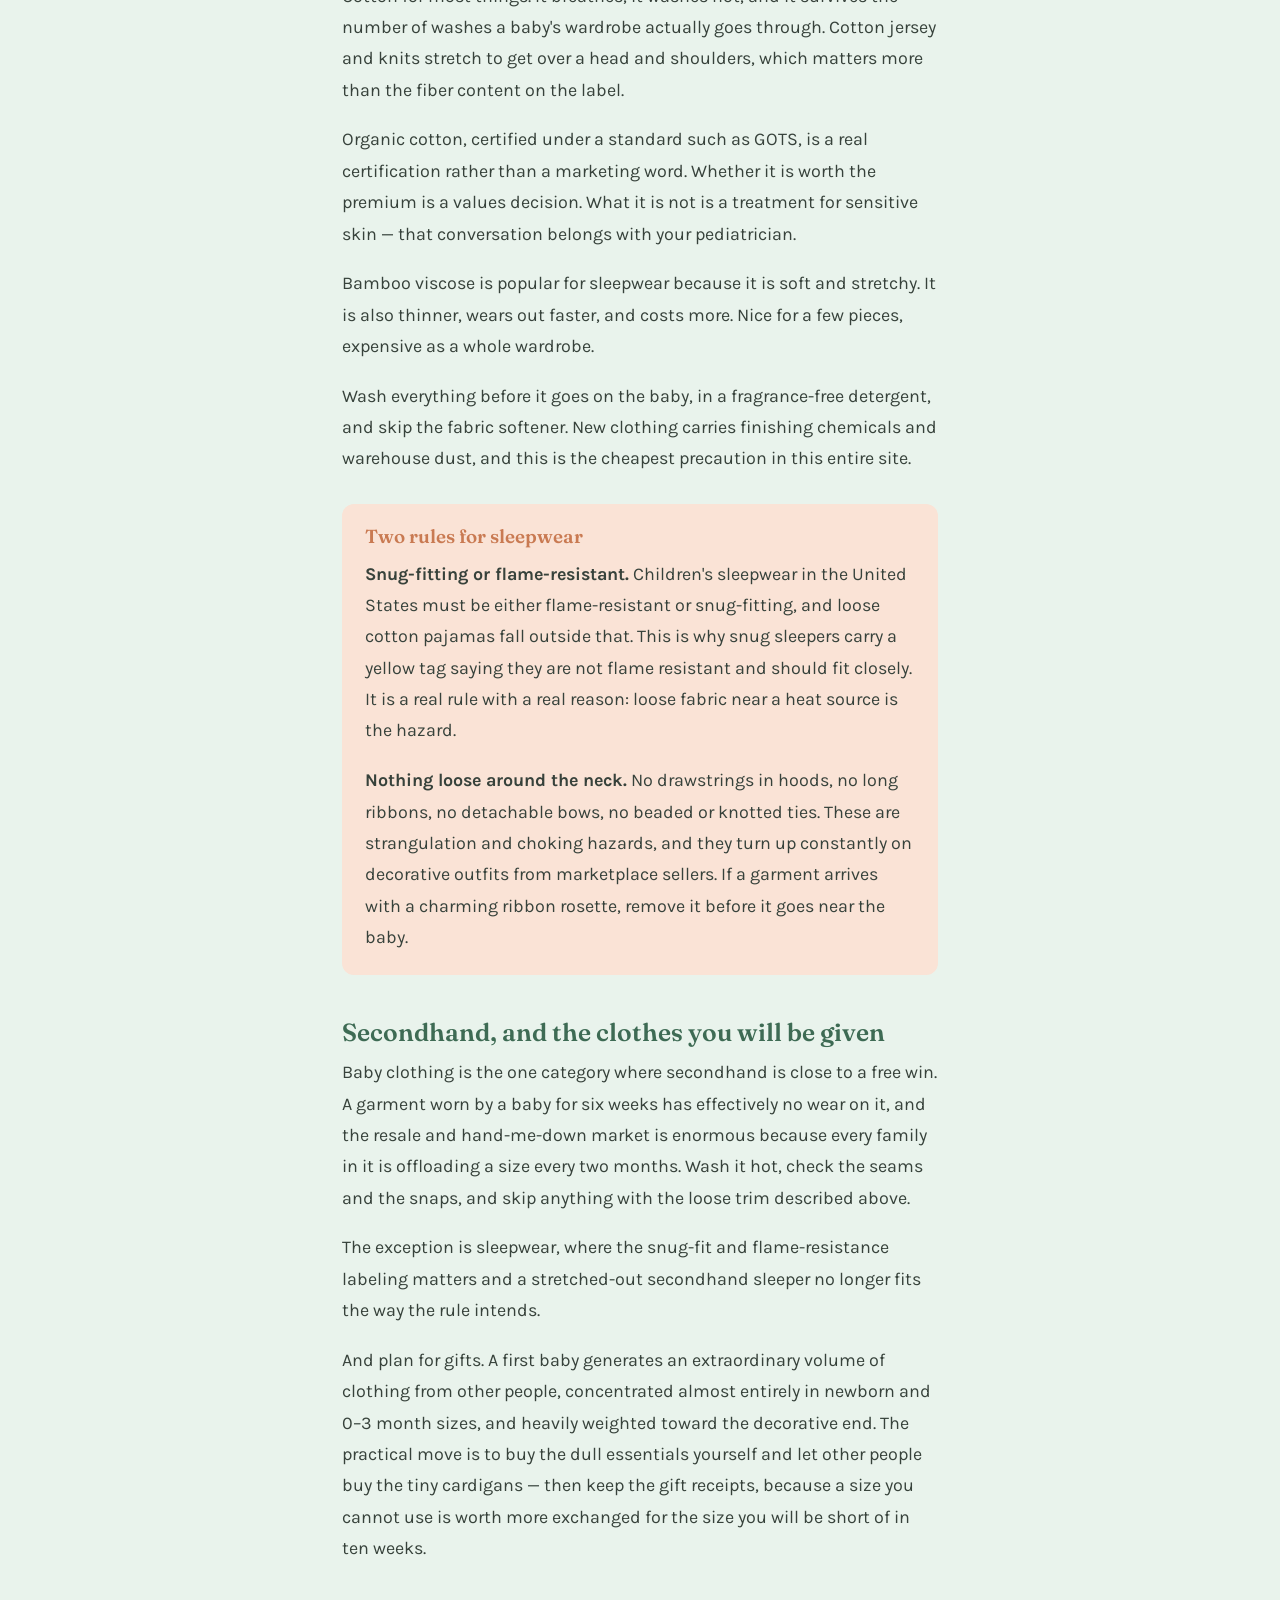
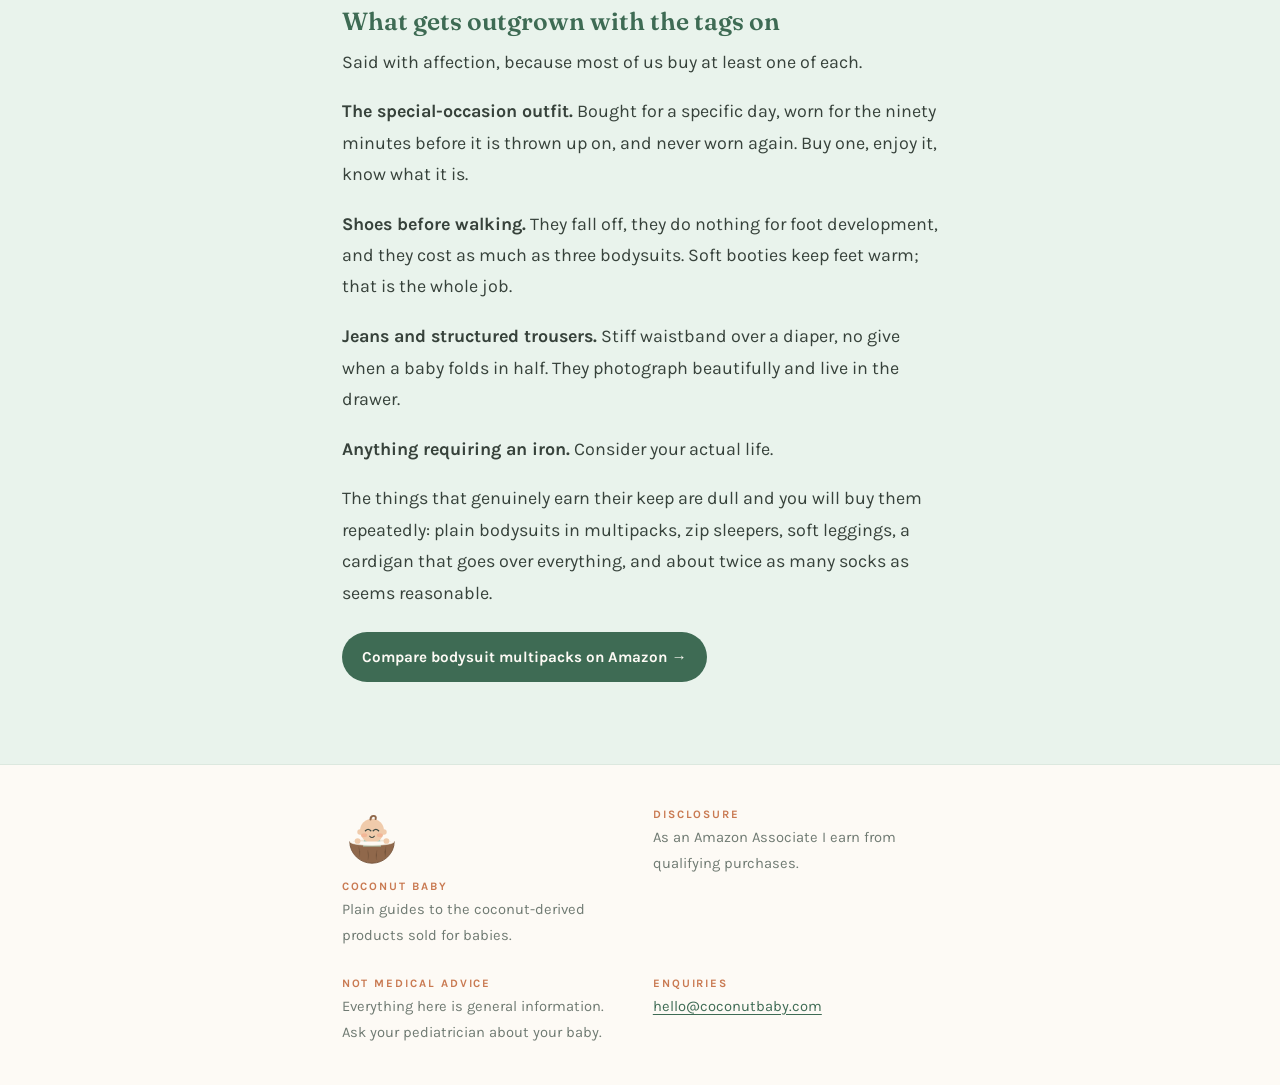
==== commit 8f92d480: "Add files via upload" ====
--- a/baby-clothes.html
+++ b/baby-clothes.html
@@ -67,7 +67,7 @@
     <p>Sizing runs differently across brands, and it runs by weight and length rather than by age in a way the label does not always make obvious. Check the size chart on the listing rather than the number on the front, especially with sets shipped from overseas sellers, where the sizing can be a full step small.</p>
 
     <figure class="shot">
-      <img src="folded-bodysuits.jpg" alt="A stack of folded cotton baby bodysuits in soft colors." loading="lazy">
+      <img src="folded-bodysuits.jpeg" alt="A stack of folded cotton baby bodysuits in soft colors." loading="lazy">
       <figcaption>The dull multipacks are the ones that get worn out.</figcaption>
     </figure>
 
--- a/style.css
+++ b/style.css
@@ -30,8 +30,8 @@
   background: var(--mint);
   color: var(--ink);
   font-family: var(--body);
-  font-size: 1.0625rem;
-  line-height: 1.72;
+  font-size: 1.12rem;
+  line-height: 1.75;
 }
 
 .wrap {
@@ -50,9 +50,9 @@
   line-height: 1.22;
   margin: 0 0 0.65rem;
 }
-h1 { font-size: 2.05rem; letter-spacing: -0.01em; }
-h2 { font-size: 1.45rem; margin-top: 2.6rem; }
-h3 { font-size: 1.12rem; margin-top: 1.8rem; }
+h1 { font-size: 2.15rem; letter-spacing: -0.01em; }
+h2 { font-size: 1.55rem; margin-top: 2.6rem; }
+h3 { font-size: 1.18rem; margin-top: 1.8rem; }
 p  { margin: 0 0 1.15rem; }
 
 .eyebrow {
@@ -66,7 +66,7 @@
 }
 .eyebrow-light { color: var(--coral); }
 
-.lede { font-size: 1.16rem; color: var(--ink); }
+.lede { font-size: 1.24rem; color: var(--ink); }
 
 a { color: var(--frond); text-decoration: underline; text-underline-offset: 3px; }
 a:hover { color: var(--coral); }
@@ -130,14 +130,18 @@
 /* ---------- Disclosure ---------- */
 
 .disclosure {
-  background: var(--butter);
-  border-left: 4px solid var(--coral);
-  padding: 0.9rem 1.1rem;
-  font-size: 0.9rem;
+  background: none;
+  border: 0;
+  border-top: 1px solid var(--rule);
+  border-bottom: 1px solid var(--rule);
+  padding: 0.7rem 0;
+  font-size: 0.88rem;
+  line-height: 1.55;
   color: var(--ink-soft);
-  border-radius: 0 8px 8px 0;
-  margin: 0 0 1.8rem;
-}
+  border-radius: 0;
+  margin: 0 0 2.1rem;
+}
+.disclosure strong { color: var(--ink-soft); font-weight: 700; }
 
 /* ---------- Shelf (guide index) ---------- */
 
@@ -152,7 +156,7 @@
 .shelf h3 { margin: 0 0 0.35rem; }
 .shelf h3 a { text-decoration: none; }
 .shelf h3 a:hover { text-decoration: underline; }
-.shelf p:last-child { margin: 0; font-size: 0.97rem; color: var(--ink-soft); }
+.shelf p:last-child { margin: 0; font-size: 1.02rem; color: var(--ink-soft); }
 .shelf .eyebrow { margin-bottom: 0.4rem; }
 
 /* ---------- Verdict panel (who it is for / who should skip) ---------- */
@@ -248,7 +252,7 @@
   background: var(--cream);
 }
 figure.shot figcaption {
-  font-size: 0.84rem;
+  font-size: 0.89rem;
   color: var(--ink-soft);
   margin-top: 0.6rem;
   line-height: 1.5;
@@ -271,7 +275,7 @@
 .lead-body { padding: 2.2rem 1.35rem 2.6rem; }
 .lead-body h1 { font-size: 2.15rem; margin-bottom: 0.9rem; }
 .standfirst {
-  font-size: 1.16rem;
+  font-size: 1.24rem;
   color: var(--ink);
   border-left: 3px solid var(--sage);
   padding-left: 1rem;
@@ -307,7 +311,7 @@
   margin-bottom: 0.2rem;
 }
 ul.asked a:hover { text-decoration: underline; }
-ul.asked span { display: block; font-size: 0.95rem; color: var(--ink-soft); }
+ul.asked span { display: block; font-size: 1rem; color: var(--ink-soft); }
 
 .grid-intro { color: var(--ink-soft); }
 
@@ -349,7 +353,7 @@
 .card-body { padding: 1.15rem 1.3rem 1.35rem; }
 .card-body h3 { margin: 0 0 0.4rem; font-size: 1.12rem; color: var(--frond); }
 .card-body .eyebrow { margin-bottom: 0.4rem; }
-.card-body p { margin: 0; font-size: 0.95rem; color: var(--ink-soft); line-height: 1.6; }
+.card-body p { margin: 0; font-size: 1rem; color: var(--ink-soft); line-height: 1.6; }
 
 @media (min-width: 44rem) {
   .grid { grid-template-columns: 1fr 1fr; gap: 1.6rem; }
